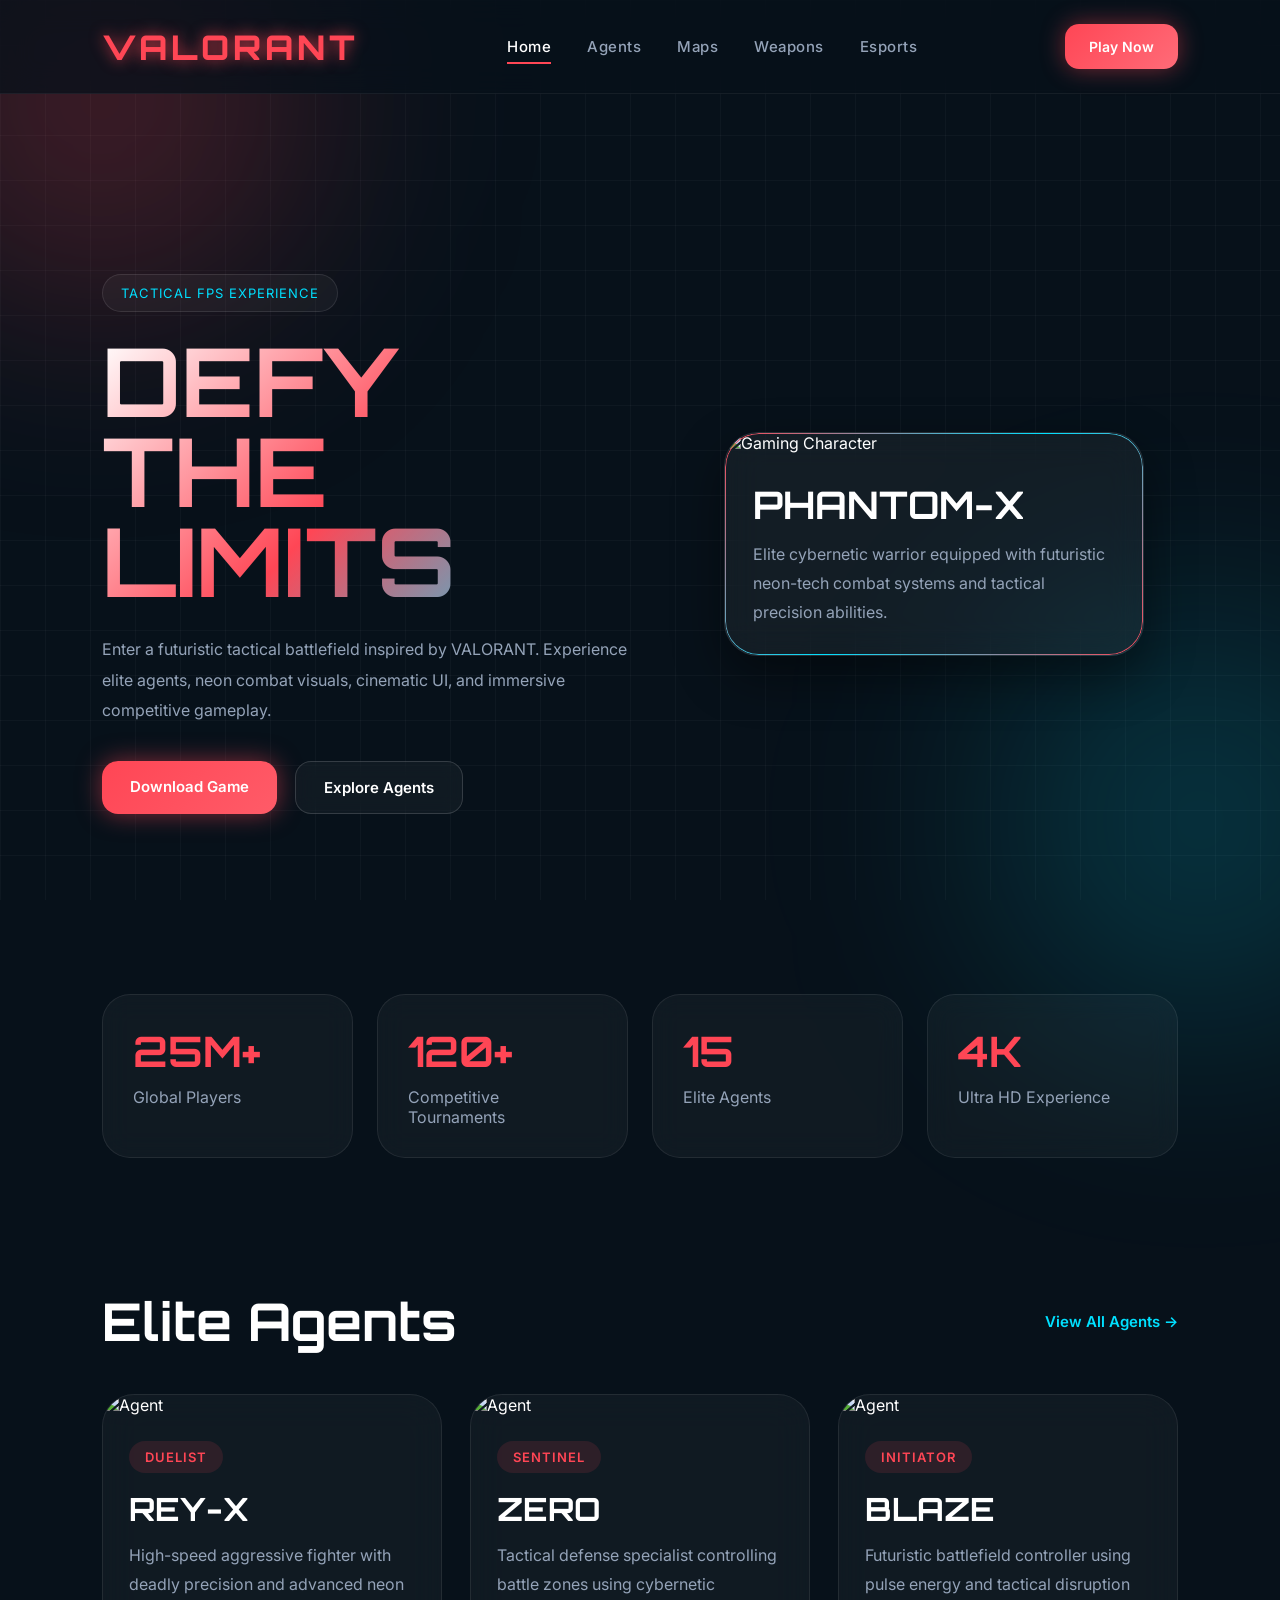
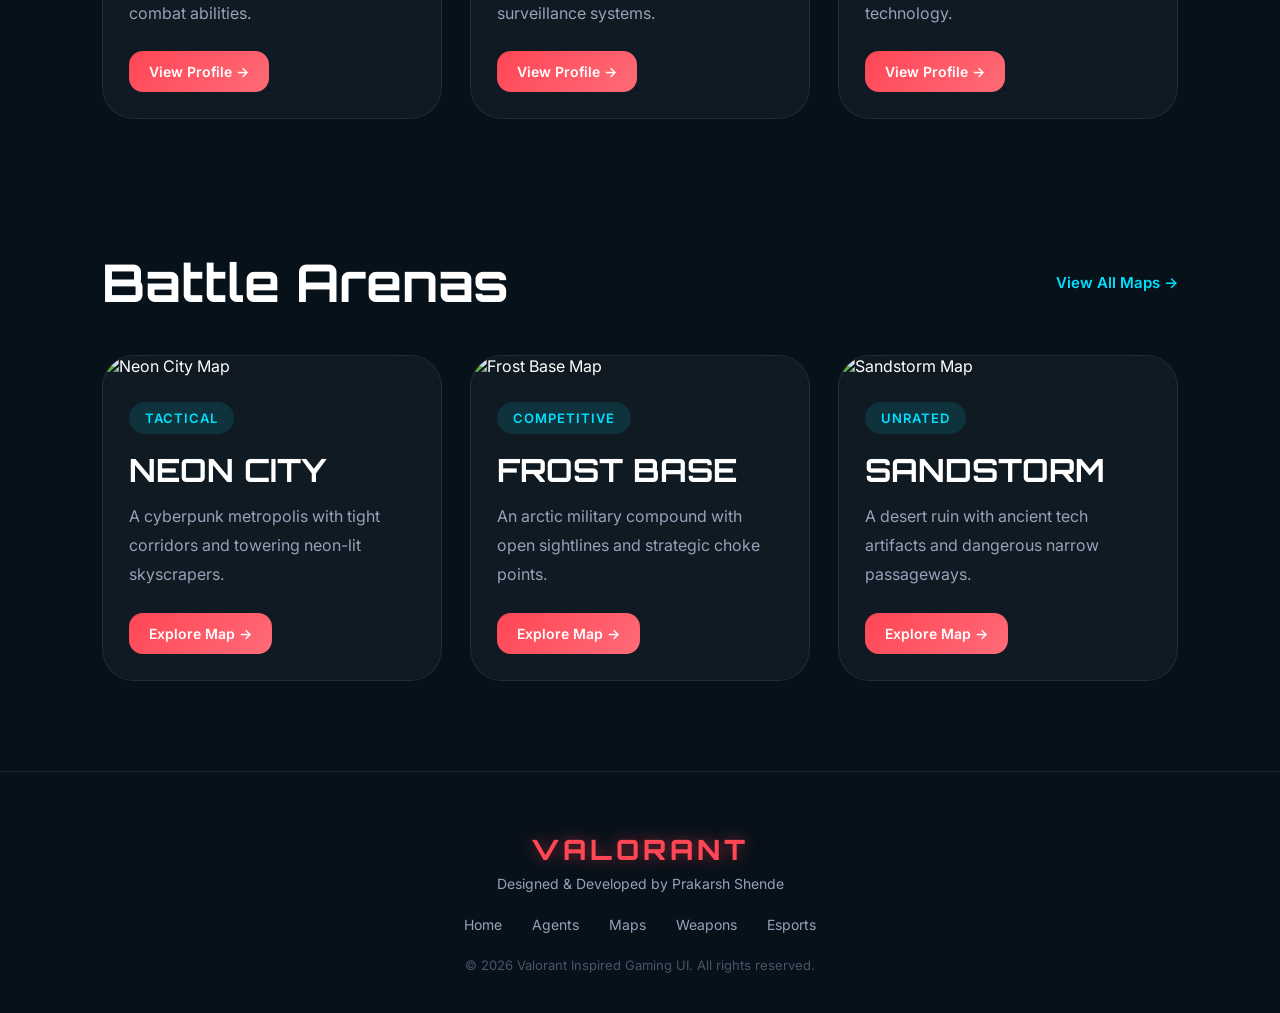
==== index.html @ 0da6d556 "Valorant Tactical Gaming UI - Multi-page website with Agents, Maps, Weapons & Esports" ====
<!DOCTYPE html>
<html lang="en">
<head>
<meta charset="UTF-8">
<meta name="viewport" content="width=device-width, initial-scale=1.0">
<title>VALORANT // Tactical Gaming UI</title>
<meta name="description" content="Enter the futuristic tactical battlefield inspired by VALORANT. Experience elite agents, neon combat visuals, and immersive competitive gameplay.">
<link href="https://fonts.googleapis.com/css2?family=Orbitron:wght@400;500;700;800&family=Inter:wght@300;400;500;600;700&display=swap" rel="stylesheet">
<link rel="stylesheet" href="styles.css">
</head>
<body>

<div class="glow red"></div>
<div class="glow blue"></div>

<!-- NAVBAR -->
<nav>
    <a href="index.html" class="logo">VALORANT</a>
    <div class="menu">
        <a href="index.html" class="active">Home</a>
        <a href="agents.html">Agents</a>
        <a href="maps.html">Maps</a>
        <a href="weapons.html">Weapons</a>
        <a href="esports.html">Esports</a>
    </div>
    <a href="#" class="nav-btn">Play Now</a>
</nav>

<!-- HERO -->
<section class="hero">
    <div class="hero-text">
        <small>TACTICAL FPS EXPERIENCE</small>
        <h1>DEFY THE LIMITS</h1>
        <p>
            Enter a futuristic tactical battlefield inspired by VALORANT.
            Experience elite agents, neon combat visuals, cinematic UI,
            and immersive competitive gameplay.
        </p>
        <div class="hero-buttons">
            <a href="#" class="btn primary">Download Game</a>
            <a href="agents.html" class="btn secondary">Explore Agents</a>
        </div>
    </div>

    <!-- HERO CARD -->
    <div class="hero-card">
        <div class="character-card">
            <img src="https://images.unsplash.com/photo-1542751371-adc38448a05e?q=80&w=1200&auto=format&fit=crop" alt="Gaming Character">
            <div class="character-info">
                <h2>PHANTOM-X</h2>
                <p>
                    Elite cybernetic warrior equipped with futuristic neon-tech
                    combat systems and tactical precision abilities.
                </p>
            </div>
        </div>
    </div>
</section>

<!-- STATS -->
<section class="stats">
    <div class="stat-box">
        <h2>25M+</h2>
        <p>Global Players</p>
    </div>
    <div class="stat-box">
        <h2>120+</h2>
        <p>Competitive Tournaments</p>
    </div>
    <div class="stat-box">
        <h2>15</h2>
        <p>Elite Agents</p>
    </div>
    <div class="stat-box">
        <h2>4K</h2>
        <p>Ultra HD Experience</p>
    </div>
</section>

<!-- AGENTS PREVIEW -->
<section class="section" id="agents">
    <div class="section-header">
        <h2>Elite Agents</h2>
        <a href="agents.html" class="section-link">View All Agents →</a>
    </div>
    <div class="grid">
        <div class="agent-card">
            <img src="https://images.unsplash.com/photo-1511512578047-dfb367046420?q=80&w=1200&auto=format&fit=crop" alt="Agent">
            <div class="agent-content">
                <div class="role">DUELIST</div>
                <h3>REY-X</h3>
                <p>High-speed aggressive fighter with deadly precision and advanced neon combat abilities.</p>
                <a href="agents.html" class="card-btn">View Profile →</a>
            </div>
        </div>
        <div class="agent-card">
            <img src="https://images.unsplash.com/photo-1542751110-97427bbecf20?q=80&w=1200&auto=format&fit=crop" alt="Agent">
            <div class="agent-content">
                <div class="role">SENTINEL</div>
                <h3>ZERO</h3>
                <p>Tactical defense specialist controlling battle zones using cybernetic surveillance systems.</p>
                <a href="agents.html" class="card-btn">View Profile →</a>
            </div>
        </div>
        <div class="agent-card">
            <img src="https://images.unsplash.com/photo-1493711662062-fa541adb3fc8?q=80&w=1200&auto=format&fit=crop" alt="Agent">
            <div class="agent-content">
                <div class="role">INITIATOR</div>
                <h3>BLAZE</h3>
                <p>Futuristic battlefield controller using pulse energy and tactical disruption technology.</p>
                <a href="agents.html" class="card-btn">View Profile →</a>
            </div>
        </div>
    </div>
</section>

<!-- MAPS PREVIEW -->
<section class="section" id="maps">
    <div class="section-header">
        <h2>Battle Arenas</h2>
        <a href="maps.html" class="section-link">View All Maps →</a>
    </div>
    <div class="grid">
        <div class="agent-card">
            <img src="https://images.unsplash.com/photo-1518709268805-4e9042af9f23?q=80&w=1200&auto=format&fit=crop" alt="Neon City Map">
            <div class="agent-content">
                <div class="role" style="background:rgba(0,224,255,0.12);color:var(--cyan);">TACTICAL</div>
                <h3>NEON CITY</h3>
                <p>A cyberpunk metropolis with tight corridors and towering neon-lit skyscrapers.</p>
                <a href="maps.html" class="card-btn">Explore Map →</a>
            </div>
        </div>
        <div class="agent-card">
            <img src="https://images.unsplash.com/photo-1534996858221-380b92700493?q=80&w=1200&auto=format&fit=crop" alt="Frost Base Map">
            <div class="agent-content">
                <div class="role" style="background:rgba(0,224,255,0.12);color:var(--cyan);">COMPETITIVE</div>
                <h3>FROST BASE</h3>
                <p>An arctic military compound with open sightlines and strategic choke points.</p>
                <a href="maps.html" class="card-btn">Explore Map →</a>
            </div>
        </div>
        <div class="agent-card">
            <img src="https://images.unsplash.com/photo-1504893524553-b855bce32c67?q=80&w=1200&auto=format&fit=crop" alt="Sandstorm Map">
            <div class="agent-content">
                <div class="role" style="background:rgba(0,224,255,0.12);color:var(--cyan);">UNRATED</div>
                <h3>SANDSTORM</h3>
                <p>A desert ruin with ancient tech artifacts and dangerous narrow passageways.</p>
                <a href="maps.html" class="card-btn">Explore Map →</a>
            </div>
        </div>
    </div>
</section>

<!-- FOOTER -->
<footer>
    <div class="footer-content">
        <div class="footer-brand">
            <span class="footer-logo">VALORANT</span>
            <p>Designed & Developed by Prakarsh Shende</p>
        </div>
        <div class="footer-links">
            <a href="index.html">Home</a>
            <a href="agents.html">Agents</a>
            <a href="maps.html">Maps</a>
            <a href="weapons.html">Weapons</a>
            <a href="esports.html">Esports</a>
        </div>
        <p class="footer-copy">© 2026 Valorant Inspired Gaming UI. All rights reserved.</p>
    </div>
</footer>

</body>
</html>
---- styles.css ----
/* ═══════════════════════════════════════════════════════════ */
/*  VALORANT TACTICAL GAMING UI — Global Styles              */
/* ═══════════════════════════════════════════════════════════ */

* {
    margin: 0;
    padding: 0;
    box-sizing: border-box;
}

html {
    scroll-behavior: smooth;
}

:root {
    --bg: #07111a;
    --panel: #101b27;
    --card: #132130;
    --primary: #ff4655;
    --cyan: #00e0ff;
    --gold: #fbbf24;
    --green: #22c55e;
    --purple: #a855f7;
    --white: #ffffff;
    --muted: #94a3b8;
}

body {
    font-family: 'Inter', sans-serif;
    background: var(--bg);
    color: var(--white);
    overflow-x: hidden;
    position: relative;
    min-height: 100vh;
}

/* GRID BACKGROUND */
body::before {
    content: '';
    position: fixed;
    inset: 0;
    background-image:
        linear-gradient(rgba(255,255,255,0.03) 1px, transparent 1px),
        linear-gradient(90deg, rgba(255,255,255,0.03) 1px, transparent 1px);
    background-size: 45px 45px;
    z-index: -3;
}

/* GLOW EFFECTS */
.glow {
    position: fixed;
    border-radius: 50%;
    filter: blur(120px);
    z-index: -2;
    pointer-events: none;
}

.glow.red {
    width: 400px;
    height: 400px;
    background: rgba(255,70,85,0.25);
    top: -100px;
    left: -100px;
}

.glow.blue {
    width: 400px;
    height: 400px;
    background: rgba(0,224,255,0.18);
    bottom: -120px;
    right: -120px;
}

/* ═══════════════════════════════════════════════════════════ */
/*  NAVBAR                                                    */
/* ═══════════════════════════════════════════════════════════ */

nav {
    width: 100%;
    display: flex;
    justify-content: space-between;
    align-items: center;
    padding: 24px 8%;
    position: sticky;
    top: 0;
    z-index: 100;
    backdrop-filter: blur(16px);
    background: rgba(7,17,26,0.75);
    border-bottom: 1px solid rgba(255,255,255,0.06);
}

.logo {
    font-family: 'Orbitron', sans-serif;
    font-size: 34px;
    font-weight: 800;
    letter-spacing: 4px;
    color: var(--primary);
    text-shadow: 0 0 15px rgba(255,70,85,0.8);
    text-decoration: none;
    transition: 0.3s;
}

.logo:hover {
    text-shadow: 0 0 30px rgba(255,70,85,1);
}

.menu {
    display: flex;
    gap: 36px;
}

.menu a {
    text-decoration: none;
    color: var(--muted);
    font-size: 15px;
    font-weight: 500;
    position: relative;
    transition: 0.3s;
    letter-spacing: 0.5px;
}

.menu a::after {
    content: '';
    position: absolute;
    left: 0;
    bottom: -8px;
    width: 0;
    height: 2px;
    background: var(--primary);
    transition: 0.3s;
}

.menu a:hover::after,
.menu a.active::after {
    width: 100%;
}

.menu a:hover,
.menu a.active {
    color: var(--white);
}

.nav-btn {
    text-decoration: none;
    background: linear-gradient(135deg, var(--primary), #ff6b78);
    color: white;
    padding: 14px 24px;
    border-radius: 14px;
    font-weight: 600;
    box-shadow: 0 0 25px rgba(255,70,85,0.45);
    transition: 0.3s;
    font-size: 14px;
}

.nav-btn:hover {
    transform: translateY(-4px);
    box-shadow: 0 0 35px rgba(255,70,85,0.8);
}

/* ═══════════════════════════════════════════════════════════ */
/*  HERO                                                      */
/* ═══════════════════════════════════════════════════════════ */

.hero {
    min-height: 100vh;
    display: grid;
    grid-template-columns: 1.1fr 1fr;
    align-items: center;
    gap: 50px;
    padding: 60px 8%;
}

.hero-text small {
    display: inline-block;
    padding: 10px 18px;
    border: 1px solid rgba(255,255,255,0.1);
    background: rgba(255,255,255,0.04);
    border-radius: 30px;
    margin-bottom: 24px;
    color: var(--cyan);
    letter-spacing: 1px;
    font-size: 13px;
}

.hero-text h1 {
    font-family: 'Orbitron', sans-serif;
    font-size: 95px;
    line-height: 0.95;
    margin-bottom: 28px;
    background: linear-gradient(135deg, #ffffff, #ff4655, #00e0ff);
    -webkit-background-clip: text;
    -webkit-text-fill-color: transparent;
    background-clip: text;
}

.hero-text p {
    color: var(--muted);
    max-width: 620px;
    line-height: 1.9;
    margin-bottom: 36px;
    font-size: 16px;
}

.hero-buttons {
    display: flex;
    gap: 18px;
    flex-wrap: wrap;
}

.btn {
    padding: 16px 28px;
    border-radius: 16px;
    text-decoration: none;
    font-weight: 600;
    transition: 0.3s;
    font-size: 15px;
}

.primary {
    background: linear-gradient(135deg, var(--primary), #ff5b68);
    color: white;
    box-shadow: 0 0 25px rgba(255,70,85,0.5);
}

.primary:hover {
    transform: translateY(-5px);
    box-shadow: 0 0 35px rgba(255,70,85,0.7);
}

.secondary {
    border: 1px solid rgba(255,255,255,0.15);
    background: rgba(255,255,255,0.04);
    backdrop-filter: blur(10px);
    color: white;
}

.secondary:hover {
    border-color: var(--cyan);
    box-shadow: 0 0 25px rgba(0,224,255,0.45);
    transform: translateY(-5px);
}

/* HERO CARD */
.hero-card {
    display: flex;
    justify-content: center;
}

.character-card {
    width: 420px;
    background: rgba(255,255,255,0.05);
    border: 1px solid rgba(255,255,255,0.08);
    border-radius: 34px;
    overflow: hidden;
    backdrop-filter: blur(18px);
    position: relative;
    animation: float 6s ease-in-out infinite;
    box-shadow: 0 20px 50px rgba(0,0,0,0.45);
}

.character-card::before {
    content: '';
    position: absolute;
    inset: 0;
    border-radius: 34px;
    padding: 1px;
    background: linear-gradient(135deg, #ff4655, #00e0ff, #ff4655);
    -webkit-mask:
        linear-gradient(#fff 0 0) content-box,
        linear-gradient(#fff 0 0);
    -webkit-mask-composite: xor;
    mask-composite: exclude;
    pointer-events: none;
}

.character-card img {
    width: 100%;
    height: 520px;
    object-fit: cover;
}

.character-info {
    padding: 28px;
}

.character-info h2 {
    font-size: 38px;
    margin-bottom: 12px;
    font-family: 'Orbitron', sans-serif;
}

.character-info p {
    color: var(--muted);
    line-height: 1.8;
}

/* ═══════════════════════════════════════════════════════════ */
/*  STATS                                                     */
/* ═══════════════════════════════════════════════════════════ */

.stats {
    padding: 0 8% 90px;
    display: grid;
    grid-template-columns: repeat(auto-fit, minmax(240px, 1fr));
    gap: 24px;
}

.stat-box {
    background: rgba(255,255,255,0.04);
    border: 1px solid rgba(255,255,255,0.08);
    backdrop-filter: blur(14px);
    border-radius: 28px;
    padding: 30px;
    transition: 0.35s;
}

.stat-box:hover {
    transform: translateY(-8px);
    border-color: rgba(255,70,85,0.35);
    box-shadow: 0 10px 30px rgba(255,70,85,0.1);
}

.stat-box h2 {
    font-size: 42px;
    color: var(--primary);
    margin-bottom: 10px;
    font-family: 'Orbitron', sans-serif;
}

.stat-box p {
    color: var(--muted);
}

/* ═══════════════════════════════════════════════════════════ */
/*  SECTION                                                   */
/* ═══════════════════════════════════════════════════════════ */

.section {
    padding: 40px 8% 90px;
}

.section-header {
    display: flex;
    justify-content: space-between;
    align-items: center;
    margin-bottom: 40px;
}

.section-header h2 {
    font-family: 'Orbitron', sans-serif;
    font-size: 52px;
}

.section-header span {
    color: var(--cyan);
}

.section-link {
    color: var(--cyan);
    text-decoration: none;
    font-weight: 600;
    transition: 0.3s;
    font-size: 15px;
    display: inline-flex;
    align-items: center;
    gap: 6px;
}

.section-link:hover {
    color: var(--white);
    transform: translateX(5px);
}

/* ═══════════════════════════════════════════════════════════ */
/*  GRID                                                      */
/* ═══════════════════════════════════════════════════════════ */

.grid {
    display: grid;
    grid-template-columns: repeat(auto-fit, minmax(300px, 1fr));
    gap: 28px;
}

/* ═══════════════════════════════════════════════════════════ */
/*  AGENT CARD                                                */
/* ═══════════════════════════════════════════════════════════ */

.agent-card {
    background: rgba(255,255,255,0.04);
    border: 1px solid rgba(255,255,255,0.08);
    border-radius: 32px;
    overflow: hidden;
    position: relative;
    transition: 0.35s;
    backdrop-filter: blur(18px);
}

.agent-card:hover {
    transform: translateY(-10px);
    box-shadow: 0 0 40px rgba(255,70,85,0.18);
}

.agent-card img {
    width: 100%;
    height: 360px;
    object-fit: cover;
    transition: 0.4s;
}

.agent-card:hover img {
    transform: scale(1.05);
}

.agent-content {
    padding: 26px;
}

.role {
    display: inline-block;
    padding: 8px 16px;
    border-radius: 20px;
    background: rgba(255,70,85,0.12);
    color: var(--primary);
    margin-bottom: 16px;
    font-size: 13px;
    font-weight: 600;
    letter-spacing: 1px;
}

.agent-content h3 {
    font-size: 32px;
    margin-bottom: 12px;
    font-family: 'Orbitron', sans-serif;
}

.agent-content p {
    color: var(--muted);
    line-height: 1.8;
    margin-bottom: 24px;
}

.card-btn {
    display: inline-flex;
    align-items: center;
    gap: 8px;
    text-decoration: none;
    color: white;
    background: linear-gradient(135deg, var(--primary), #ff6b78);
    padding: 12px 20px;
    border-radius: 14px;
    transition: 0.3s;
    font-weight: 600;
    font-size: 14px;
}

.card-btn:hover {
    transform: translateX(5px);
    box-shadow: 0 0 20px rgba(255,70,85,0.5);
}

/* ═══════════════════════════════════════════════════════════ */
/*  PAGE HERO (for inner pages)                               */
/* ═══════════════════════════════════════════════════════════ */

.page-hero {
    padding: 100px 8% 60px;
    text-align: center;
    position: relative;
}

.page-hero::after {
    content: '';
    position: absolute;
    bottom: 0;
    left: 10%;
    right: 10%;
    height: 1px;
    background: linear-gradient(90deg, transparent, rgba(255,70,85,0.4), var(--cyan), rgba(255,70,85,0.4), transparent);
}

.page-hero small {
    display: inline-block;
    padding: 10px 22px;
    border: 1px solid rgba(255,255,255,0.1);
    background: rgba(255,255,255,0.04);
    border-radius: 30px;
    margin-bottom: 24px;
    color: var(--cyan);
    letter-spacing: 2px;
    font-size: 13px;
    font-weight: 500;
}

.page-hero h1 {
    font-family: 'Orbitron', sans-serif;
    font-size: 72px;
    margin-bottom: 20px;
    background: linear-gradient(135deg, #ffffff, #ff4655, #00e0ff);
    -webkit-background-clip: text;
    -webkit-text-fill-color: transparent;
    background-clip: text;
}

.page-hero p {
    color: var(--muted);
    max-width: 700px;
    margin: 0 auto;
    line-height: 1.9;
    font-size: 17px;
}

/* ═══════════════════════════════════════════════════════════ */
/*  WEAPON CARD                                               */
/* ═══════════════════════════════════════════════════════════ */

.weapon-card {
    background: rgba(255,255,255,0.04);
    border: 1px solid rgba(255,255,255,0.08);
    border-radius: 28px;
    padding: 32px;
    transition: 0.35s;
    backdrop-filter: blur(18px);
    position: relative;
    overflow: hidden;
}

.weapon-card::before {
    content: '';
    position: absolute;
    top: 0;
    left: 0;
    width: 4px;
    height: 100%;
    background: linear-gradient(180deg, var(--primary), var(--cyan));
    opacity: 0;
    transition: 0.35s;
}

.weapon-card:hover::before {
    opacity: 1;
}

.weapon-card:hover {
    transform: translateY(-8px);
    border-color: rgba(255,70,85,0.25);
    box-shadow: 0 10px 40px rgba(0,0,0,0.3);
}

.weapon-icon {
    font-size: 48px;
    margin-bottom: 20px;
    display: block;
}

.weapon-card h3 {
    font-family: 'Orbitron', sans-serif;
    font-size: 24px;
    margin-bottom: 8px;
}

.weapon-type {
    display: inline-block;
    padding: 6px 14px;
    border-radius: 16px;
    font-size: 12px;
    font-weight: 600;
    letter-spacing: 1px;
    margin-bottom: 16px;
}

.weapon-card p {
    color: var(--muted);
    line-height: 1.8;
    margin-bottom: 20px;
    font-size: 14px;
}

.weapon-stats {
    display: flex;
    gap: 20px;
    flex-wrap: wrap;
}

.weapon-stat {
    display: flex;
    flex-direction: column;
    gap: 4px;
}

.weapon-stat label {
    font-size: 11px;
    color: var(--muted);
    letter-spacing: 1px;
    text-transform: uppercase;
}

.stat-bar {
    width: 80px;
    height: 4px;
    background: rgba(255,255,255,0.1);
    border-radius: 10px;
    overflow: hidden;
}

.stat-fill {
    height: 100%;
    border-radius: 10px;
    background: linear-gradient(90deg, var(--primary), var(--cyan));
    transition: width 1s ease;
}

/* ═══════════════════════════════════════════════════════════ */
/*  ESPORTS STYLES                                            */
/* ═══════════════════════════════════════════════════════════ */

.tournament-card {
    background: rgba(255,255,255,0.04);
    border: 1px solid rgba(255,255,255,0.08);
    border-radius: 28px;
    overflow: hidden;
    transition: 0.35s;
    backdrop-filter: blur(18px);
}

.tournament-card:hover {
    transform: translateY(-8px);
    border-color: rgba(255,70,85,0.25);
    box-shadow: 0 10px 40px rgba(0,0,0,0.3);
}

.tournament-img {
    width: 100%;
    height: 220px;
    object-fit: cover;
}

.tournament-content {
    padding: 28px;
}

.tournament-badge {
    display: inline-block;
    padding: 6px 14px;
    border-radius: 16px;
    font-size: 12px;
    font-weight: 600;
    letter-spacing: 1px;
    margin-bottom: 16px;
}

.badge-live {
    background: rgba(255,70,85,0.15);
    color: var(--primary);
    animation: pulse-badge 2s ease-in-out infinite;
}

.badge-upcoming {
    background: rgba(0,224,255,0.12);
    color: var(--cyan);
}

.badge-completed {
    background: rgba(34,197,94,0.12);
    color: var(--green);
}

.tournament-content h3 {
    font-family: 'Orbitron', sans-serif;
    font-size: 22px;
    margin-bottom: 12px;
}

.tournament-content p {
    color: var(--muted);
    line-height: 1.8;
    margin-bottom: 20px;
    font-size: 14px;
}

.tournament-meta {
    display: flex;
    gap: 24px;
    flex-wrap: wrap;
    margin-bottom: 20px;
}

.meta-item {
    display: flex;
    align-items: center;
    gap: 8px;
    color: var(--muted);
    font-size: 13px;
}

.meta-icon {
    font-size: 16px;
}

.standings-table {
    width: 100%;
    border-collapse: collapse;
    margin-top: 20px;
}

.standings-table th {
    text-align: left;
    padding: 14px 20px;
    font-family: 'Orbitron', sans-serif;
    font-size: 12px;
    letter-spacing: 2px;
    color: var(--cyan);
    background: rgba(255,255,255,0.03);
    border-bottom: 1px solid rgba(255,255,255,0.08);
}

.standings-table td {
    padding: 16px 20px;
    border-bottom: 1px solid rgba(255,255,255,0.04);
    font-size: 14px;
}

.standings-table tr {
    transition: 0.3s;
}

.standings-table tbody tr:hover {
    background: rgba(255,70,85,0.06);
}

.rank {
    font-family: 'Orbitron', sans-serif;
    font-weight: 700;
    color: var(--primary);
}

.team-name {
    display: flex;
    align-items: center;
    gap: 10px;
    font-weight: 600;
}

.team-logo {
    width: 28px;
    height: 28px;
    border-radius: 8px;
    background: rgba(255,255,255,0.1);
    display: flex;
    align-items: center;
    justify-content: center;
    font-size: 14px;
}

.win {
    color: var(--green);
}

.loss {
    color: var(--primary);
}

/* ═══════════════════════════════════════════════════════════ */
/*  MAP DETAIL STYLES                                         */
/* ═══════════════════════════════════════════════════════════ */

.map-card {
    background: rgba(255,255,255,0.04);
    border: 1px solid rgba(255,255,255,0.08);
    border-radius: 28px;
    overflow: hidden;
    transition: 0.35s;
    backdrop-filter: blur(18px);
}

.map-card:hover {
    transform: translateY(-8px);
    border-color: rgba(0,224,255,0.3);
    box-shadow: 0 10px 40px rgba(0,224,255,0.1);
}

.map-card img {
    width: 100%;
    height: 260px;
    object-fit: cover;
    transition: 0.4s;
}

.map-card:hover img {
    transform: scale(1.05);
}

.map-content {
    padding: 28px;
}

.map-type {
    display: inline-block;
    padding: 6px 14px;
    border-radius: 16px;
    background: rgba(0,224,255,0.12);
    color: var(--cyan);
    font-size: 12px;
    font-weight: 600;
    letter-spacing: 1px;
    margin-bottom: 16px;
}

.map-content h3 {
    font-family: 'Orbitron', sans-serif;
    font-size: 26px;
    margin-bottom: 12px;
}

.map-content p {
    color: var(--muted);
    line-height: 1.8;
    margin-bottom: 20px;
    font-size: 14px;
}

.map-details {
    display: flex;
    gap: 20px;
    flex-wrap: wrap;
}

.map-detail {
    display: flex;
    flex-direction: column;
    gap: 4px;
}

.map-detail label {
    font-size: 11px;
    color: var(--muted);
    letter-spacing: 1px;
    text-transform: uppercase;
}

.map-detail span {
    font-weight: 600;
    font-size: 14px;
    color: var(--white);
}

/* ═══════════════════════════════════════════════════════════ */
/*  FULL-WIDTH TABLE WRAPPER                                  */
/* ═══════════════════════════════════════════════════════════ */

.table-wrapper {
    background: rgba(255,255,255,0.04);
    border: 1px solid rgba(255,255,255,0.08);
    border-radius: 28px;
    overflow: hidden;
    backdrop-filter: blur(18px);
}

/* ═══════════════════════════════════════════════════════════ */
/*  FOOTER                                                    */
/* ═══════════════════════════════════════════════════════════ */

footer {
    padding: 60px 8% 40px;
    text-align: center;
    border-top: 1px solid rgba(255,255,255,0.08);
}

.footer-content {
    display: flex;
    flex-direction: column;
    align-items: center;
    gap: 24px;
}

.footer-logo {
    font-family: 'Orbitron', sans-serif;
    font-size: 28px;
    font-weight: 800;
    letter-spacing: 4px;
    color: var(--primary);
    text-shadow: 0 0 15px rgba(255,70,85,0.5);
}

.footer-brand p {
    color: var(--muted);
    margin-top: 8px;
    font-size: 14px;
}

.footer-links {
    display: flex;
    gap: 30px;
    flex-wrap: wrap;
    justify-content: center;
}

.footer-links a {
    color: var(--muted);
    text-decoration: none;
    font-size: 14px;
    transition: 0.3s;
}

.footer-links a:hover {
    color: var(--white);
}

.footer-copy {
    color: #475569;
    font-size: 13px;
}

/* ═══════════════════════════════════════════════════════════ */
/*  SCROLLBAR                                                 */
/* ═══════════════════════════════════════════════════════════ */

::-webkit-scrollbar {
    width: 10px;
}

::-webkit-scrollbar-track {
    background: #111827;
}

::-webkit-scrollbar-thumb {
    background: var(--primary);
    border-radius: 20px;
}

/* ═══════════════════════════════════════════════════════════ */
/*  ANIMATIONS                                                */
/* ═══════════════════════════════════════════════════════════ */

@keyframes float {
    0%   { transform: translateY(0px); }
    50%  { transform: translateY(-14px); }
    100% { transform: translateY(0px); }
}

@keyframes pulse-badge {
    0%, 100% { opacity: 1; }
    50%      { opacity: 0.6; }
}

@keyframes fadeInUp {
    from {
        opacity: 0;
        transform: translateY(30px);
    }
    to {
        opacity: 1;
        transform: translateY(0);
    }
}

.fade-in {
    animation: fadeInUp 0.6s ease forwards;
}

/* ═══════════════════════════════════════════════════════════ */
/*  RESPONSIVE                                                */
/* ═══════════════════════════════════════════════════════════ */

@media (max-width: 1000px) {
    .hero {
        grid-template-columns: 1fr;
        text-align: center;
    }

    .hero-buttons {
        justify-content: center;
    }

    .menu {
        display: none;
    }

    .hero-text h1 {
        font-size: 70px;
    }

    .page-hero h1 {
        font-size: 52px;
    }
}

@media (max-width: 600px) {
    .hero-text h1 {
        font-size: 48px;
    }

    .section-header h2 {
        font-size: 34px;
    }

    .section-header {
        flex-direction: column;
        gap: 16px;
        text-align: center;
    }

    .character-card {
        width: 100%;
    }

    .hero,
    .section,
    .stats {
        padding-left: 5%;
        padding-right: 5%;
    }

    .page-hero {
        padding: 80px 5% 40px;
    }

    .page-hero h1 {
        font-size: 36px;
    }

    .standings-table {
        font-size: 13px;
    }

    .standings-table th,
    .standings-table td {
        padding: 10px 12px;
    }
}
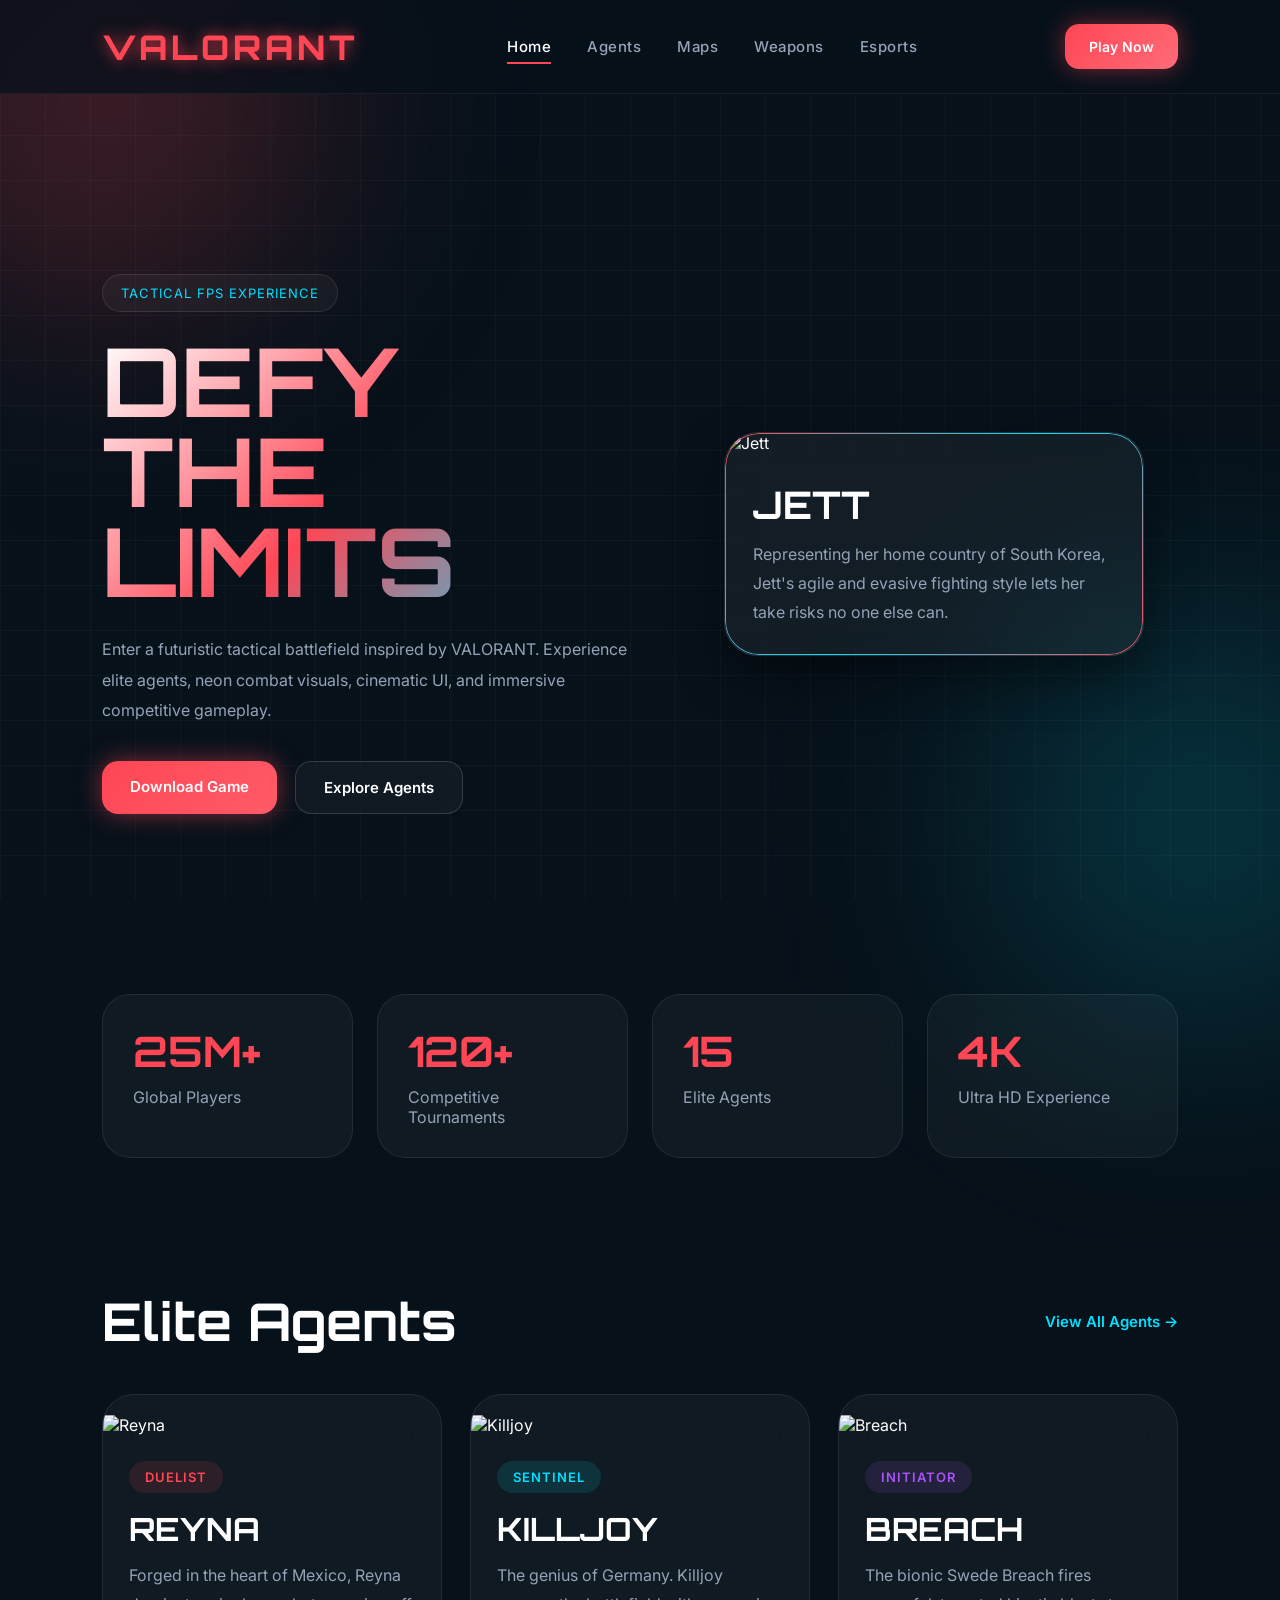
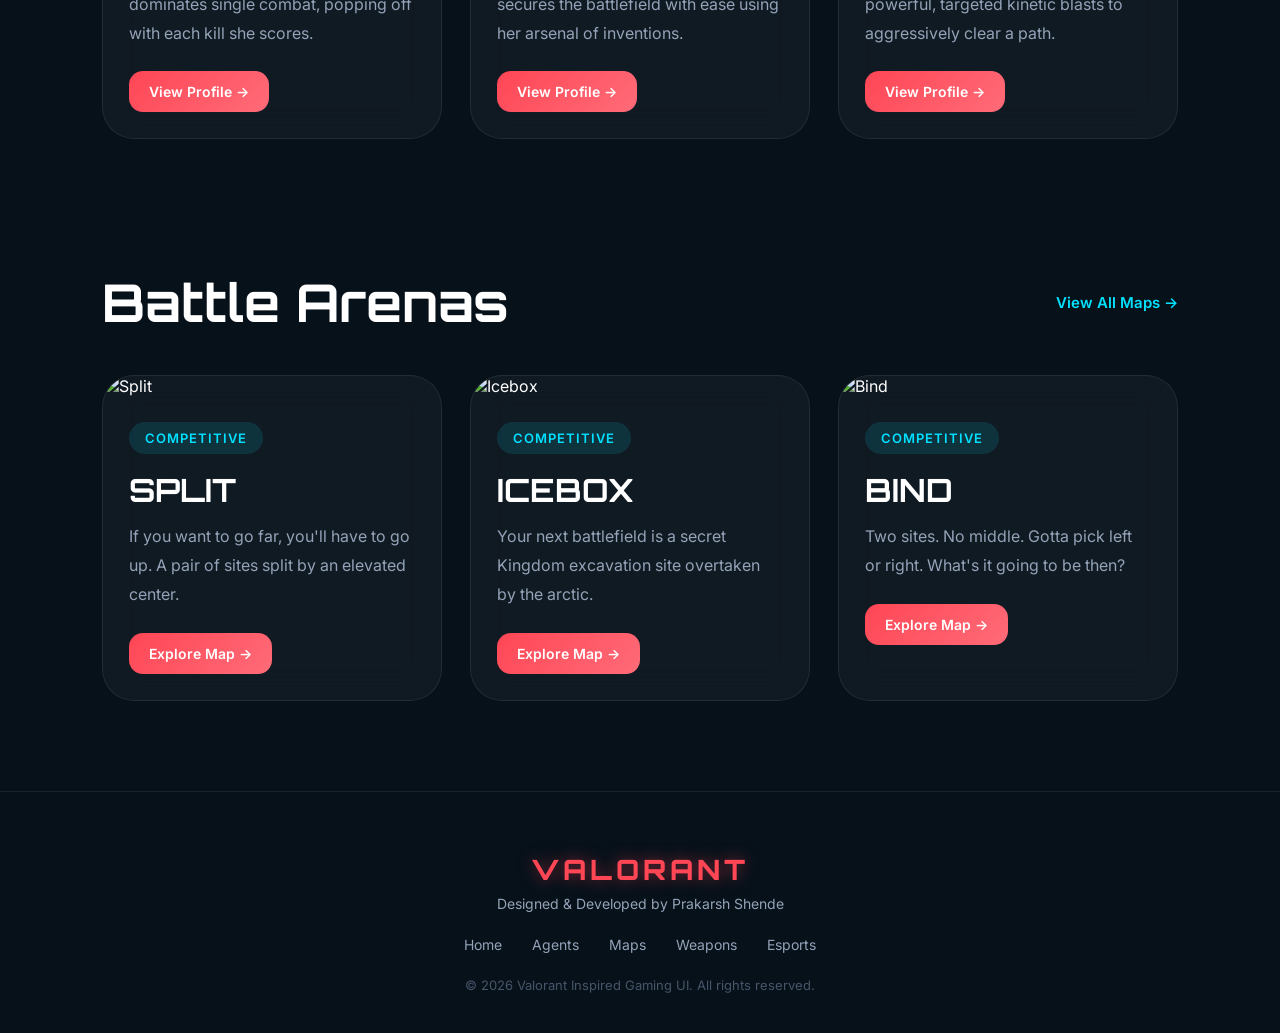
==== commit 1c85d860: "Integrated official Valorant API images for agents, maps, and weapons" ====
--- a/index.html
+++ b/index.html
@@ -45,12 +45,11 @@
     <!-- HERO CARD -->
     <div class="hero-card">
         <div class="character-card">
-            <img src="https://images.unsplash.com/photo-1542751371-adc38448a05e?q=80&w=1200&auto=format&fit=crop" alt="Gaming Character">
+            <img src="https://media.valorant-api.com/agents/add6443a-41bd-e414-f6ad-e58d267f4e95/fullportrait.png" alt="Jett">
             <div class="character-info">
-                <h2>PHANTOM-X</h2>
+                <h2>JETT</h2>
                 <p>
-                    Elite cybernetic warrior equipped with futuristic neon-tech
-                    combat systems and tactical precision abilities.
+                    Representing her home country of South Korea, Jett's agile and evasive fighting style lets her take risks no one else can.
                 </p>
             </div>
         </div>
@@ -85,29 +84,29 @@
     </div>
     <div class="grid">
         <div class="agent-card">
-            <img src="https://images.unsplash.com/photo-1511512578047-dfb367046420?q=80&w=1200&auto=format&fit=crop" alt="Agent">
+            <img src="https://media.valorant-api.com/agents/a3bfb853-43b2-7238-a4f1-ad90e9e46bcc/fullportrait.png" alt="Reyna" style="object-fit: contain; padding-top: 20px;">
             <div class="agent-content">
                 <div class="role">DUELIST</div>
-                <h3>REY-X</h3>
-                <p>High-speed aggressive fighter with deadly precision and advanced neon combat abilities.</p>
+                <h3>REYNA</h3>
+                <p>Forged in the heart of Mexico, Reyna dominates single combat, popping off with each kill she scores.</p>
                 <a href="agents.html" class="card-btn">View Profile →</a>
             </div>
         </div>
         <div class="agent-card">
-            <img src="https://images.unsplash.com/photo-1542751110-97427bbecf20?q=80&w=1200&auto=format&fit=crop" alt="Agent">
+            <img src="https://media.valorant-api.com/agents/1e58de9c-4950-5125-93e9-a0aee9f98746/fullportrait.png" alt="Killjoy" style="object-fit: contain; padding-top: 20px;">
             <div class="agent-content">
-                <div class="role">SENTINEL</div>
-                <h3>ZERO</h3>
-                <p>Tactical defense specialist controlling battle zones using cybernetic surveillance systems.</p>
+                <div class="role" style="background:rgba(0,224,255,0.12);color:var(--cyan);">SENTINEL</div>
+                <h3>KILLJOY</h3>
+                <p>The genius of Germany. Killjoy secures the battlefield with ease using her arsenal of inventions.</p>
                 <a href="agents.html" class="card-btn">View Profile →</a>
             </div>
         </div>
         <div class="agent-card">
-            <img src="https://images.unsplash.com/photo-1493711662062-fa541adb3fc8?q=80&w=1200&auto=format&fit=crop" alt="Agent">
+            <img src="https://media.valorant-api.com/agents/5f8d3a7f-467b-97f3-062c-13acf203c006/fullportrait.png" alt="Breach" style="object-fit: contain; padding-top: 20px;">
             <div class="agent-content">
-                <div class="role">INITIATOR</div>
-                <h3>BLAZE</h3>
-                <p>Futuristic battlefield controller using pulse energy and tactical disruption technology.</p>
+                <div class="role" style="background:rgba(168,85,247,0.12);color:var(--purple);">INITIATOR</div>
+                <h3>BREACH</h3>
+                <p>The bionic Swede Breach fires powerful, targeted kinetic blasts to aggressively clear a path.</p>
                 <a href="agents.html" class="card-btn">View Profile →</a>
             </div>
         </div>
@@ -122,29 +121,29 @@
     </div>
     <div class="grid">
         <div class="agent-card">
-            <img src="https://images.unsplash.com/photo-1518709268805-4e9042af9f23?q=80&w=1200&auto=format&fit=crop" alt="Neon City Map">
+            <img src="https://media.valorant-api.com/maps/d960549e-485c-e861-8d71-aa9d1aed12a2/splash.png" alt="Split">
             <div class="agent-content">
-                <div class="role" style="background:rgba(0,224,255,0.12);color:var(--cyan);">TACTICAL</div>
-                <h3>NEON CITY</h3>
-                <p>A cyberpunk metropolis with tight corridors and towering neon-lit skyscrapers.</p>
+                <div class="role" style="background:rgba(0,224,255,0.12);color:var(--cyan);">COMPETITIVE</div>
+                <h3>SPLIT</h3>
+                <p>If you want to go far, you'll have to go up. A pair of sites split by an elevated center.</p>
                 <a href="maps.html" class="card-btn">Explore Map →</a>
             </div>
         </div>
         <div class="agent-card">
-            <img src="https://images.unsplash.com/photo-1534996858221-380b92700493?q=80&w=1200&auto=format&fit=crop" alt="Frost Base Map">
+            <img src="https://media.valorant-api.com/maps/e2ad5c54-4114-a870-9641-8ea21279579a/splash.png" alt="Icebox">
             <div class="agent-content">
                 <div class="role" style="background:rgba(0,224,255,0.12);color:var(--cyan);">COMPETITIVE</div>
-                <h3>FROST BASE</h3>
-                <p>An arctic military compound with open sightlines and strategic choke points.</p>
+                <h3>ICEBOX</h3>
+                <p>Your next battlefield is a secret Kingdom excavation site overtaken by the arctic.</p>
                 <a href="maps.html" class="card-btn">Explore Map →</a>
             </div>
         </div>
         <div class="agent-card">
-            <img src="https://images.unsplash.com/photo-1504893524553-b855bce32c67?q=80&w=1200&auto=format&fit=crop" alt="Sandstorm Map">
+            <img src="https://media.valorant-api.com/maps/2c9d57ec-4431-9c5e-2939-8f9ef6dd5cba/splash.png" alt="Bind">
             <div class="agent-content">
-                <div class="role" style="background:rgba(0,224,255,0.12);color:var(--cyan);">UNRATED</div>
-                <h3>SANDSTORM</h3>
-                <p>A desert ruin with ancient tech artifacts and dangerous narrow passageways.</p>
+                <div class="role" style="background:rgba(0,224,255,0.12);color:var(--cyan);">COMPETITIVE</div>
+                <h3>BIND</h3>
+                <p>Two sites. No middle. Gotta pick left or right. What's it going to be then?</p>
                 <a href="maps.html" class="card-btn">Explore Map →</a>
             </div>
         </div>
